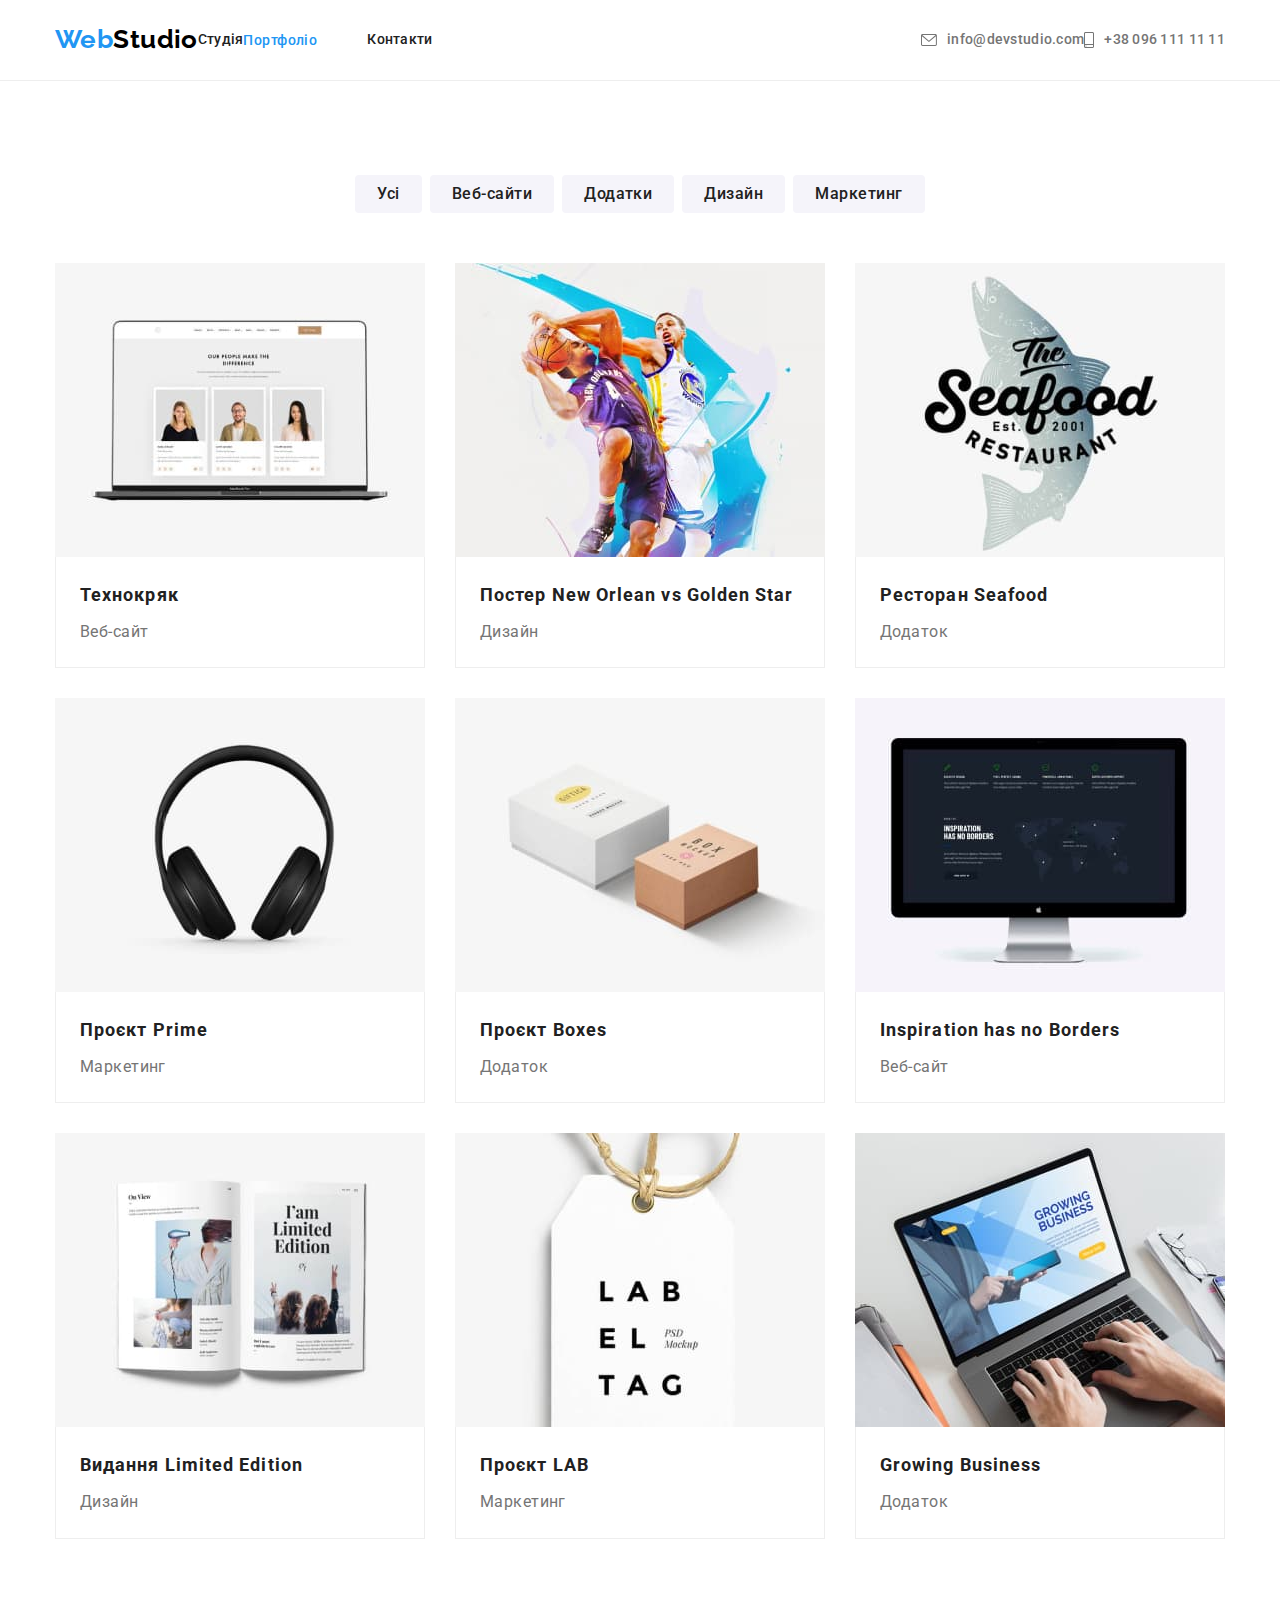
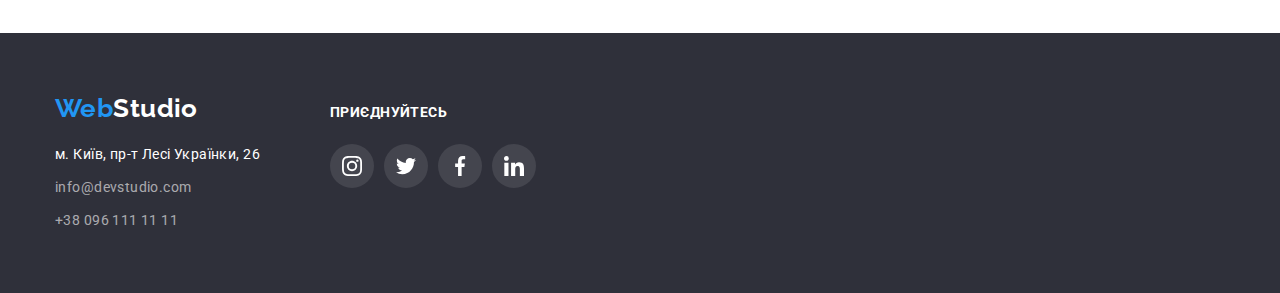
==== portfolio.html @ c88eacfa "icons.svg added, styles edited" ====
<!DOCTYPE html>
<html lang="uk">
  <head>
    <meta charset="UTF-8" />
    <meta http-equiv="X-UA-Compatible" content="IE=edge" />
    <meta name="viewport" content="width=device-width, initial-scale=1.0" />
    <title>Портфоліо</title>
    <link rel="preconnect" href="https://fonts.googleapis.com" />
    <link rel="preconnect" href="https://fonts.gstatic.com" crossorigin />
    <link
      href="https://fonts.googleapis.com/css2?family=Raleway:wght@700&family=Roboto:wght@400;500;700;900&display=swap"
      rel="stylesheet"
    />
    <link
      rel="stylesheet"
      href="https://cdnjs.cloudflare.com/ajax/libs/modern-normalize/1.1.0/modern-normalize.min.css"
    />
    <link rel="stylesheet" href="./css/styles.css" />
  </head>

  <body>
    <header class="header-border">
      <div class="container row">
        <nav class="row">
          <a lang="en" href="./index.html" class="logo logo-pad"
            >Web<span class="logo-part">Studio</span></a
          >
          <ul class="list site-nav">
            <li>
              <a href="./index.html" class="header-link link">Студія</a>
            </li>
            <li class="item">
              <a href="./portfolio.html" class="link-current link">Портфоліо</a>
            </li>
            <li>
              <a href="#" class="header-link link">Контакти</a>
            </li>
          </ul>
        </nav>
        <ul class="list auth-nav">
          <li>
            <a href="mailto:info@devstudio.com" class="contact-link link"
              ><svg class="icon-envelope">
                <use href="./images/icons.svg#icon-envelope"></use>
              </svg>info@devstudio.com</a
            >
          </li>
          <li>
            <a href="tel:+380961111111" class="contact-link link"
              ><svg class="icon-smartphone">
                <use href="./images/icons.svg#icon-smartphone"></use>
              </svg>+38 096 111 11 11</a
            >
          </li>
        </ul>
      </div>
    </header>

    <!-- Main -->

    <main>
      <section class="portfolio-section">
        <div class="container">
          <h1 class="visually-hidden">Портфоліо</h1>

          <ul class="list btns-container">
            <li class="btn-gap">
              <button type="button" class="portfolio-btn">Усі</button>
            </li>
            <li class="btn-gap">
              <button type="button" class="portfolio-btn">Веб-сайти</button>
            </li>
            <li class="btn-gap">
              <button type="button" class="portfolio-btn">Додатки</button>
            </li>
            <li class="btn-gap">
              <button type="button" class="portfolio-btn">Дизайн</button>
            </li>
            <li class="btn-gap">
              <button type="button" class="portfolio-btn">Маркетинг</button>
            </li>
          </ul>

          <ul class="list cards-container">
            <li class="card-item">
              <a href="#" class="link portfolio-link"
                ><img
                  src="./images/img-portfol/img-1.jpg"
                  alt="Фото проекту веб-сайта"
                  width="370"
                  class="no-gap"
                />
                <div class="item-text">
                  <h2 class="portfolio-title">Технокряк</h2>
                  <p class="descript">Веб-сайт</p>
                </div>
              </a>
            </li>
            <li class="card-item">
              <a href="#" class="link portfolio-link"
                ><img
                  src="./images/img-portfol/img-2.jpg"
                  alt="Фото дизайну постера"
                  width="370"
                  class="no-gap"
                />
                <div class="item-text">
                  <h2 class="portfolio-title">
                    Постер <span lang="en">New Orlean vs Golden Star</span>
                  </h2>
                  <p class="descript">Дизайн</p>
                </div>
              </a>
            </li>
            <li class="card-item">
              <a href="#" class="link portfolio-link"
                ><img
                  src="./images/img-portfol/img-3.jpg"
                  alt="Фото проекту додатка"
                  width="370"
                  class="no-gap"
                />
                <div class="item-text">
                  <h2 class="portfolio-title">
                    Ресторан <span lang="en">Seafood</span>
                  </h2>
                  <p class="descript">Додаток</p>
                </div>
              </a>
            </li>
            <li class="card-item">
              <a href="#" class="link portfolio-link"
                ><img
                  src="./images/img-portfol/img-4.jpg"
                  alt="Фото проекту з маркетингу"
                  width="370"
                  class="no-gap"
                />
                <div class="item-text">
                  <h2 class="portfolio-title">
                    Проєкт <span lang="en">Prime</span>
                  </h2>
                  <p class="descript">Маркетинг</p>
                </div>
              </a>
            </li>
            <li class="card-item">
              <a href="#" class="link portfolio-link"
                ><img
                  src="./images/img-portfol/img-5.jpg"
                  alt="Фото проекту додатка"
                  width="370"
                  class="no-gap"
                />
                <div class="item-text">
                  <h2 class="portfolio-title">
                    Проєкт <span lang="en">Boxes</span>
                  </h2>
                  <p class="descript">Додаток</p>
                </div>
              </a>
            </li>
            <li class="card-item">
              <a href="#" class="link portfolio-link"
                ><img
                  src="./images/img-portfol/img-6.jpg"
                  alt="Фото проекту веб-сайта"
                  width="370"
                  class="no-gap"
                />
                <div class="item-text">
                  <h2 lang="en" class="portfolio-title">
                    Inspiration has no Borders
                  </h2>
                  <p class="descript">Веб-сайт</p>
                </div>
              </a>
            </li>
            <li class="card-item">
              <a href="#" class="link portfolio-link"
                ><img
                  src="./images/img-portfol/img-7.jpg"
                  alt="Фото дизайну видання"
                  width="370"
                  class="no-gap"
                />
                <div class="item-text">
                  <h2 class="portfolio-title">
                    Видання <span lang="en">Limited Edition</span>
                  </h2>
                  <p class="descript">Дизайн</p>
                </div>
              </a>
            </li>
            <li class="card-item">
              <a href="#" class="link portfolio-link"
                ><img
                  src="./images/img-portfol/img-8.jpg"
                  alt="Фото проекту з маркетингу"
                  width="370"
                  class="no-gap"
                />
                <div class="item-text">
                  <h2 class="portfolio-title">
                    Проєкт <span lang="en">LAB</span>
                  </h2>
                  <p class="descript">Маркетинг</p>
                </div>
              </a>
            </li>
            <li class="card-item">
              <a href="#" class="link portfolio-link"
                ><img
                  src="./images/img-portfol/img-9.jpg"
                  alt="Фото проекту додатка"
                  width="370"
                  class="no-gap"
                />
                <div class="item-text">
                  <h2 lang="en" class="portfolio-title">Growing Business</h2>
                  <p class="descript">Додаток</p>
                </div>
              </a>
            </li>
          </ul>
        </div>
        <!-- Заховати заголовок -->
      </section>
    </main>

    <!-- Footer -->

    <!-- поменять footer на такой как в Студия -->

    <footer class="footer-color">
      <div class="container footer-container">   
       <div>
           <a lang="en" href="./index.html" class="logo logo-marg"
             >Web<span class="footer-logo-part">Studio</span></a
           >
           <address>
             <ul class="list">
               <li class="address-marg">
                 <a
                   href="https://goo.gl/maps/bjUWmCHVWKpBYmss7"
                   target="_blank"
                   rel="noopener noreferrer nofolow"
                   class="footer-address link"
                   >м. Київ, пр-т Лесі Українки, 26</a
                 >
               </li>
               <li class="address-marg">
                 <a href="mailto:info@devstudio.com" class="footer-contacts link"
                   >info@devstudio.com</a
                 >
               </li>
               <li>
                 <a href="tel:+380961111111" class="footer-contacts link"
                   >+38 096 111 11 11</a
                 >
               </li>
             </ul>
           </address>
       </div>
         <div class="icons-position">  
           <p class="footer-text">приєднуйтесь</p>
           <ul class="footer-icons list">
             <li>
               <a href="#" class="footer-link"
                 ><svg width="20px" height="20px">
                   <use
                     href="./images/icons.svg#icon-instagram"
                   ></use></svg></a>
             </li>
 
             <li>
               <a href="#" class="footer-link"
                 ><svg width="20px" height="20px">
                   <use href="./images/icons.svg#icon-twitter"></use></svg></a>
             </li>
 
             <li>
               <a href="#" class="footer-link"
                 ><svg width="20px" height="20px">
                   <use href="./images/icons.svg#icon-facebook"></use></svg></a>
             </li>
 
             <li>
               <a href="#" class="footer-link"
                 ><svg width="20px" height="20px">
                   <use href="./images/icons.svg#icon-linkedin"></use></svg></a>
             </li>
           </ul>
         </div>
     </div>
     </footer>
  </body>
</html>
---- css/styles.css ----
/* primary text color #757575 */
/* title text color #212121 */
/* accent #2196F3 */
/* primary white color #FFFFFF */
/* secondary white color rgb(255, 255, 255, 0.6) */
/* secondary background-color #F5F4FA*/
/* logo black #000000 */
/* button-background #2F303A */
/* card-border #EEEEEE */

:root {
  --primary-text-color: #757575;
  --title-text-color: #212121;
  --accent-color: #2196f3;
  --primary-white-color: #ffffff;
  --secondary-white-color: rgb(255, 255, 255, 0.6);
  --light-grey-background: #f5f4fa;
  --dark-grey-background: #2f303a;
  --hero-button-background: #2f303a;
  --card-border: #eeeeee;
}

body {
  background-color: var(--primary-white-color);
  color: var(--primary-text-color);

  font-family: "Roboto", sans-serif;
  font-size: 14px;
  line-height: 1.71;
  letter-spacing: 0.03em;
}
.header-border {
  border-bottom: 1px solid var(--card-border);
}

.container {
  width: 1200px;
  padding-left: 15px;
  padding-right: 15px;
  margin-left: auto;
  margin-right: auto;
  /* outline: red solid 2px; */
}

h1,
h2,
h3,
h4,
h5,
h6,
ul,
p {
  margin: 0;
  padding: 0;
}

.list {
  list-style: none;
}

.link {
  text-decoration: none;
}

.link:hover,
.link:focus {
  color: var(--accent-color);
}

/* Header */
.row {
  display: flex;
  align-items: center;
}

.logo {
  color: var(--accent-color);
  font-family: "Raleway", sans-serif;
  font-weight: 700;
  font-size: 26px;
  line-height: 1.19;
  text-decoration: none;
}
.logo-pad {
  padding-top: 24px;
  padding-bottom: 25px;
}

.logo-part {
  color: #000000;
}

.site-nav {
  display: flex;
}

.site-nav .item:first-child {
  margin-left: 95px;
}

.site-nav .item:not(:last-child) {
  margin-right: 50px;
}

/* Auth navigation */
.auth-nav {
  display: flex;
  margin-left: auto;
  align-items: center;
}

.auth-nav .item + .item {
  margin-left: 50px;
}

.link-current {
  color: var(--accent-color);
  font-weight: 500;
  line-height: 1.17;
}

.header-link {
  color: var(--title-text-color);
  font-weight: 500;
  line-height: 1.14;
  letter-spacing: 0.02em;
}

.header-link,
.link-current {
  padding-top: 32px;
  padding-bottom: 32px;
  display: block;
}

.contact-link {
  color: var(--primary-text-color);
  font-weight: 500;
  line-height: 1.14;
  letter-spacing: 0.02em;
  padding-top: 32px;
  padding-bottom: 32px;
  display: flex;
  align-items: center;
}

.icon-envelope,
.icon-smartphone {
  fill: var(--primary-text-color);
  margin-right: 10px;
}
.icon-envelope {
  width: 16px;
  height: 12px;
}
.icon-smartphone {
  width: 10px;
  height: 16px;
}

.icon-envelope:hover,
.icon-envelope:focus,
.icon-smartphone:hover,
.icon-smartphone:focus {
  fill: var(--accent-color);
}

/* Hero Section */

.hero {
  text-align: center;
  width: 1600px;
  margin-left: auto;
  margin-right: auto;
  padding-top: 200px;
  padding-bottom: 200px;
  background-color: var(--hero-button-background);
}

.overlay {
  max-width: 1600px;
  height: 600px;
  margin-left: auto;
  margin-left: auto;
  background-color: #c4c4c4;
  background-image: linear-gradient(
      to right,
      rgba(47, 48, 58, 0.4),
      rgba(47, 48, 58, 0.4)
    ),
    url(../images/img-studio/hero-img.jpg);
  background-size: cover;
  background-repeat: no-repeat;
  background-position: center;
}

.hero-title {
  color: var(--primary-white-color);

  font-weight: 900;
  font-size: 44px;
  line-height: 1.36;
  letter-spacing: 0.06em;
  max-width: 696px;
  text-transform: uppercase;
  margin-bottom: 30px;
  margin-left: auto;
  margin-right: auto;
}

.hero-button {
  display: inline-block;
  min-width: 216px;
  border: none;
  border-radius: 4px;
  padding: 10px 32px;

  background-color: var(--accent-color);
  color: var(--primary-white-color);

  font-family: inherit;
  font-weight: 700;
  font-size: 16px;
  line-height: 1.88;
  letter-spacing: 0.06em;

  cursor: pointer;
}

.hero-button:hover,
.hero-button:focus {
  background-color: var(--hero-button-background);
}

/* Preferences Section */

.section {
  padding-top: 94px;
  /* padding-bottom: 94px; */
}

.section-title {
  color: var(--title-text-color);

  font-weight: 700;
  font-size: 36px;
  line-height: 1.17;
  text-align: center;
}

.visually-hidden {
  position: absolute;
  white-space: nowrap;
  width: 1px;
  height: 1px;
  overflow: hidden;
  border: 0;
  padding: 0;
  clip: rect(0 0 0 0);
  clip-path: inset(50%);
  margin: -1px;
}

.pref-container {
  display: flex;
}

.pref-item {
  flex-basis: calc((100% - 90px) / 4);
  background-color: var(--primary-white-color);
  /* padding-bottom: 30px; */
}
.thumb {
  width: 270px;
  height: 120px;
  background-color: var(--light-grey-background);
  border-radius: 4px;
  padding: 25px 100px;
  margin-bottom: 30px;
}

.pref-item:not(:last-child) {
  margin-right: 30px;
}

.subsection-title {
  color: var(--title-text-color);

  font-weight: 700;
  line-height: 1.14;
  text-transform: uppercase;
  margin-bottom: 10px;
}

/* Our Activity Section */

.act-container {
  display: flex;
}

.title-gap {
  margin-bottom: 50px;
}

.no-gap {
  display: block;
  /* width: 100%; */
  /* background-color: cornflowerblue; */
}
.pics-descr {
  padding-top: 30px;
  padding-bottom: 30px;
}

.act-item {
  flex-basis: calc((100% - 60px) / 3);
}

.act-item:not(:last-child) {
  margin-right: 30px;
}

/* Team Section */

.team-section {
  background-color: var(--light-grey-background);
  padding-top: 94px;
  padding-bottom: 94px;
}

.team-title,
.card-text {
  font-size: 16px;
  line-height: 1.17;
  text-align: center;
  margin: 0;
}

.team-title {
  color: var(--title-text-color);
  font-weight: 500;
  /* margin-top: 30px; */
}

.card-shadow {
  box-shadow: 0px 1px 3px rgba(0, 0, 0, 0.12), 0px 1px 1px rgba(0, 0, 0, 0.14),
    0px 2px 1px rgba(0, 0, 0, 0.2);
  border-radius: 0px 0px 4px 4px;
}

.card-text {
  margin-top: 10px;
}
.team-icons {
  display: flex;
  justify-content: center;
  align-items: center;
  gap: 10px;
  margin-top: 16px;
}

.social-link {
  display: block;
  width: 44px;
  height: 44px;
  fill: #afb1b8;
  border: none;
  border-radius: 50%;
  padding: 12px;
}

.social-link:hover,
.social-link:focus {
  background-color: var(--accent-color);
  fill: var(--primary-white-color);
}

/* Clients Section */

.clients-container {
  display: flex;
  justify-content: center;
  align-items: center;
  gap: 30px;
  margin-bottom: 94px;
}
.client-link {
  display: flex;
  width: 170px;
  height: 92px;
  justify-content: center;
  align-items: center;

  fill: #afb1b8;
  padding: 16px 32px;
  background-color: var(--primary-white-color);
  border-radius: 4px;
  border: 1px solid rgba(175, 177, 184, 1);
}
.social-link:hover,
.social-link:focus {
  background-color: var(--accent-color);
  fill: var(--primary-white-color);
}

.client-link:hover,
.client-link:focus {
  fill: var(--accent-color);
  border-color: var(--accent-color);
}

/* Footer */

.footer-color {
  background-color: var(--dark-grey-background);
}

.logo-marg {
  display: inline-block;
  margin-bottom: 20px;
}

.footer-container {
  display: flex;
  align-items: baseline;
  padding: 60px 0 60px 15px;
  /* padding-bottom: 60px; */
}

.footer-logo-part {
  color: var(--primary-white-color);
}

.footer-address {
  color: var(--primary-white-color);
  font-style: normal;
}

.address-marg {
  display: block;
  margin-bottom: 9px;
}

.footer-contacts {
  color: var(--secondary-white-color);
  line-height: 1.71;
  font-style: normal;
}

.subsection-title {
  color: var(--title-text-color);

  font-weight: 700;
  font-size: 14px;
  line-height: 1.14;

  text-transform: uppercase;
}

.footer-icons {
  display: flex;
  justify-content: center;
  align-items: center;
  gap: 10px;
  margin-top: 16px;
}

.footer-link {
  display: block;
  width: 44px;
  height: 44px;
  fill: var(--primary-white-color);
  background-color: rgb(255, 255, 255, 0.1);
  border: none;
  border-radius: 50%;
  padding: 12px;
}

.footer-link:hover,
.footer-link:focus {
  background-color: var(--accent-color);
}

.icons-position {
  /* display: flex; */
  margin-left: 70px;
}

.footer-text {
  text-transform: uppercase;
  font-weight: 700;
  color: var(--primary-white-color);
  margin-bottom: 20px;
}

/* Portfolio Page*/

.portfolio-section {
  padding-top: 94px;
  padding-bottom: 94px;
}

.btns-container {
  display: flex;
  justify-content: center;
  margin-bottom: 50px;
}

.portfolio-btn {
  display: inline-block;
  background: var(--light-grey-background);
  color: var(--title-text-color);

  font-family: inherit;
  font-weight: 500;
  font-size: 16px;
  line-height: 1.62;
  letter-spacing: 0.03em;

  text-align: center;
  cursor: pointer;
  padding: 6px 22px;
  border: none;
  border-radius: 4px;
}

.btn-gap:not(:last-child) {
  margin-right: 8px;
}

.portfolio-btn:hover,
.portfolio-btn:focus {
  background-color: var(--accent-color);
  color: var(--primary-white-color);
  box-shadow: 0px 3px 1px rgba(0, 0, 0, 0.1), 0px 1px 2px rgba(0, 0, 0, 0.08),
    0px 2px 2px rgba(0, 0, 0, 0.12);
}

.cards-container {
  display: flex;
  flex-wrap: wrap;
  padding: 0;
  margin: 0;
}

.card-item {
  /* flex-basis: 370px; */
  width: 370px;
  margin-right: 30px;
  margin-bottom: 30px;
}

.card-item:nth-child(3n) {
  margin-right: 0;
}

.card-item:nth-last-child(-n + 3) {
  margin-bottom: 0;
}

.portfolio-link:hover,
.portfolio-link:focus {
  display: block;
  box-shadow: 0px 1px 1px rgba(0, 0, 0, 0.12), 0px 4px 4px rgba(0, 0, 0, 0.06),
    1px 4px 6px rgba(0, 0, 0, 0.16);
}

.item-text {
  padding: 20px 24px;
  border: 1px solid var(--card-border);
  border-top: none;
}

.portfolio-title {
  color: var(--title-text-color);

  font-weight: 700;
  font-size: 18px;
  line-height: 2;
  letter-spacing: 0.06em;
}

.descript {
  color: var(--primary-text-color);
  font-size: 16px;
  line-height: 1.88;
  margin-top: 4px;
}
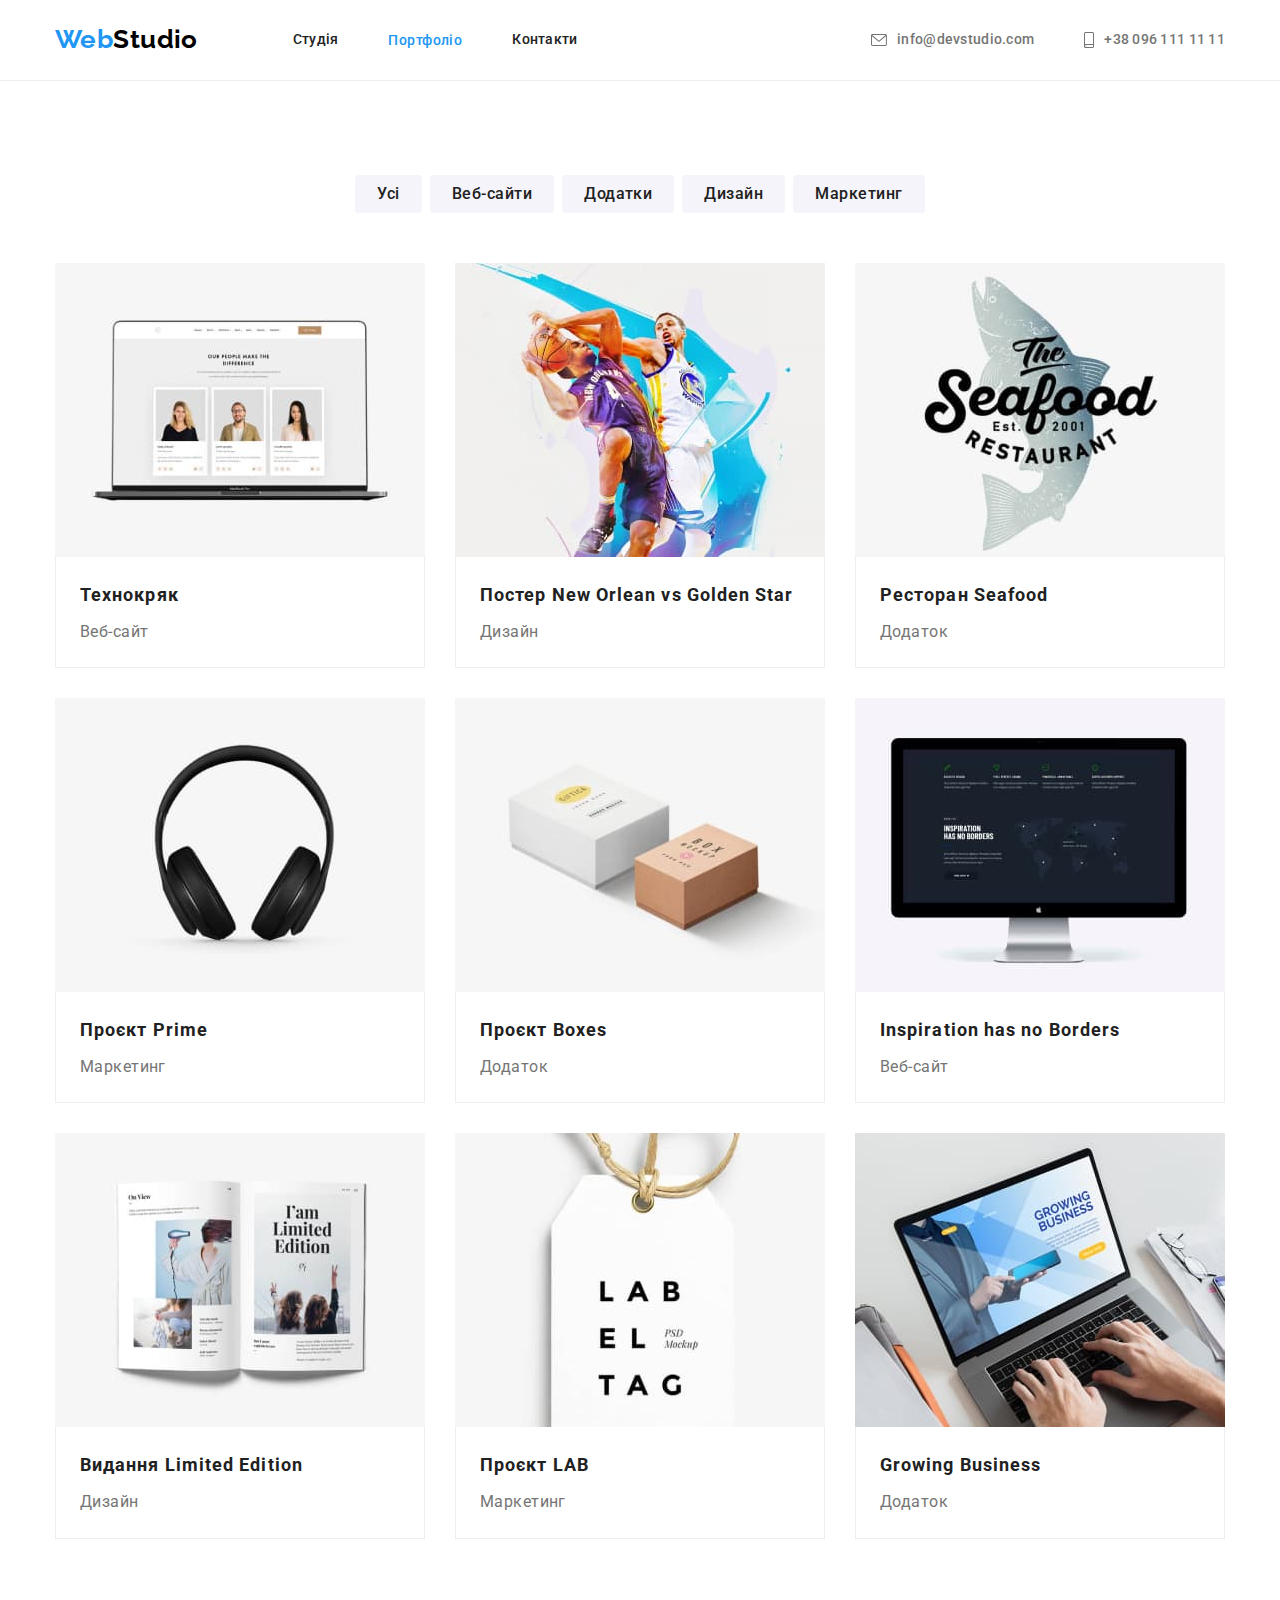
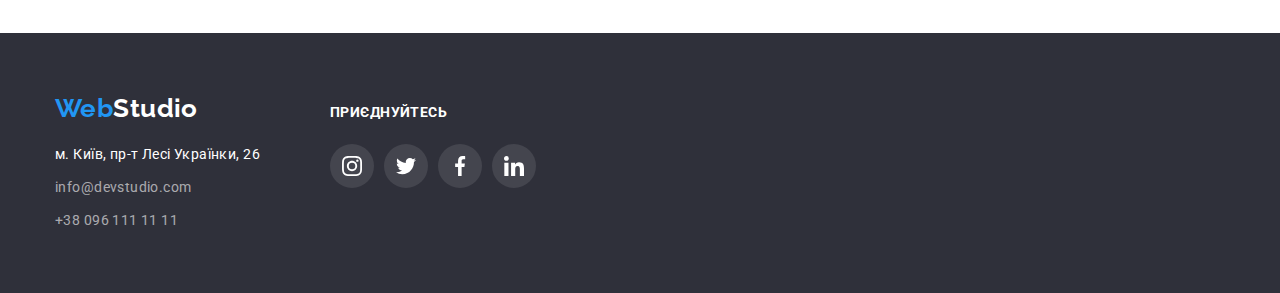
==== commit 131d007c: "styles fixed" ====
--- a/portfolio.html
+++ b/portfolio.html
@@ -26,26 +26,26 @@
             >Web<span class="logo-part">Studio</span></a
           >
           <ul class="list site-nav">
-            <li>
+            <li class="item">
               <a href="./index.html" class="header-link link">Студія</a>
             </li>
             <li class="item">
               <a href="./portfolio.html" class="link-current link">Портфоліо</a>
-            </li>
+            </li class="item">
             <li>
               <a href="#" class="header-link link">Контакти</a>
             </li>
           </ul>
         </nav>
         <ul class="list auth-nav">
-          <li>
+          <li class="item">
             <a href="mailto:info@devstudio.com" class="contact-link link"
               ><svg class="icon-envelope">
                 <use href="./images/icons.svg#icon-envelope"></use>
               </svg>info@devstudio.com</a
             >
           </li>
-          <li>
+          <li class="item">
             <a href="tel:+380961111111" class="contact-link link"
               ><svg class="icon-smartphone">
                 <use href="./images/icons.svg#icon-smartphone"></use>
